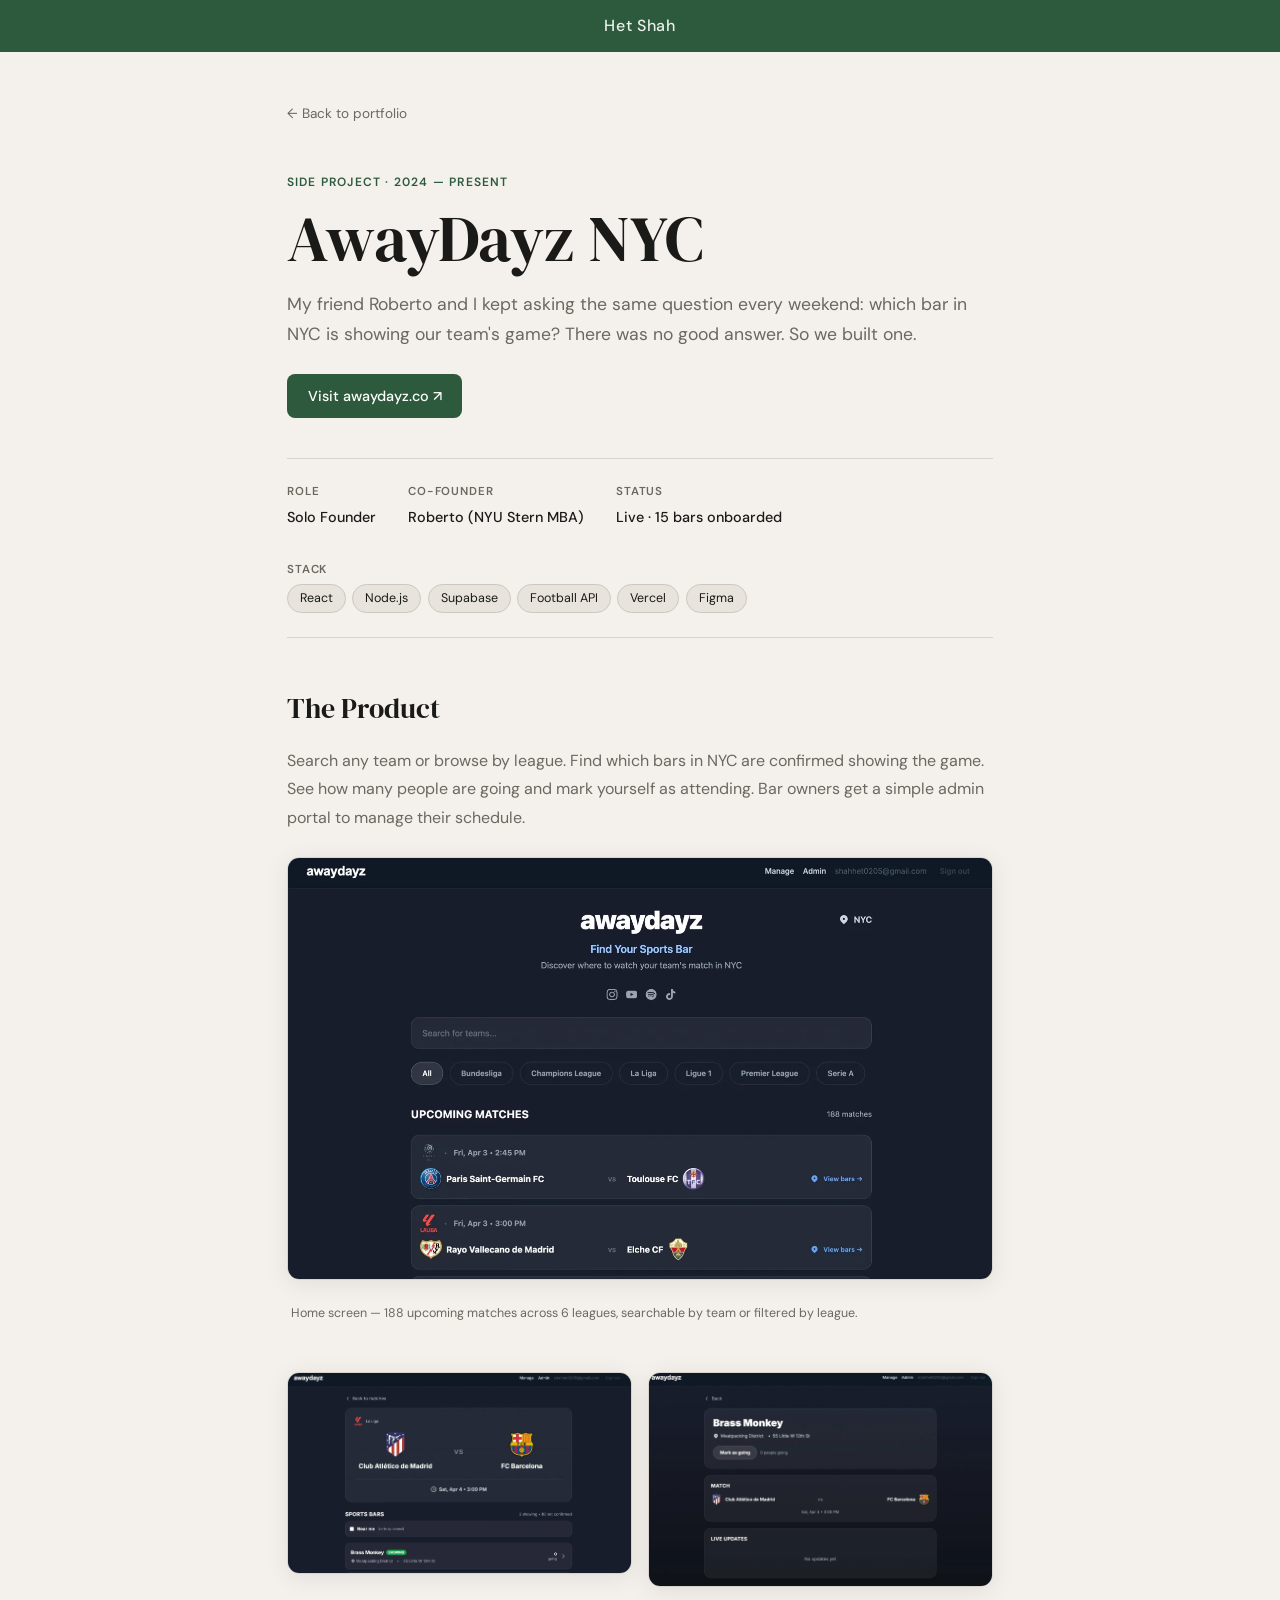
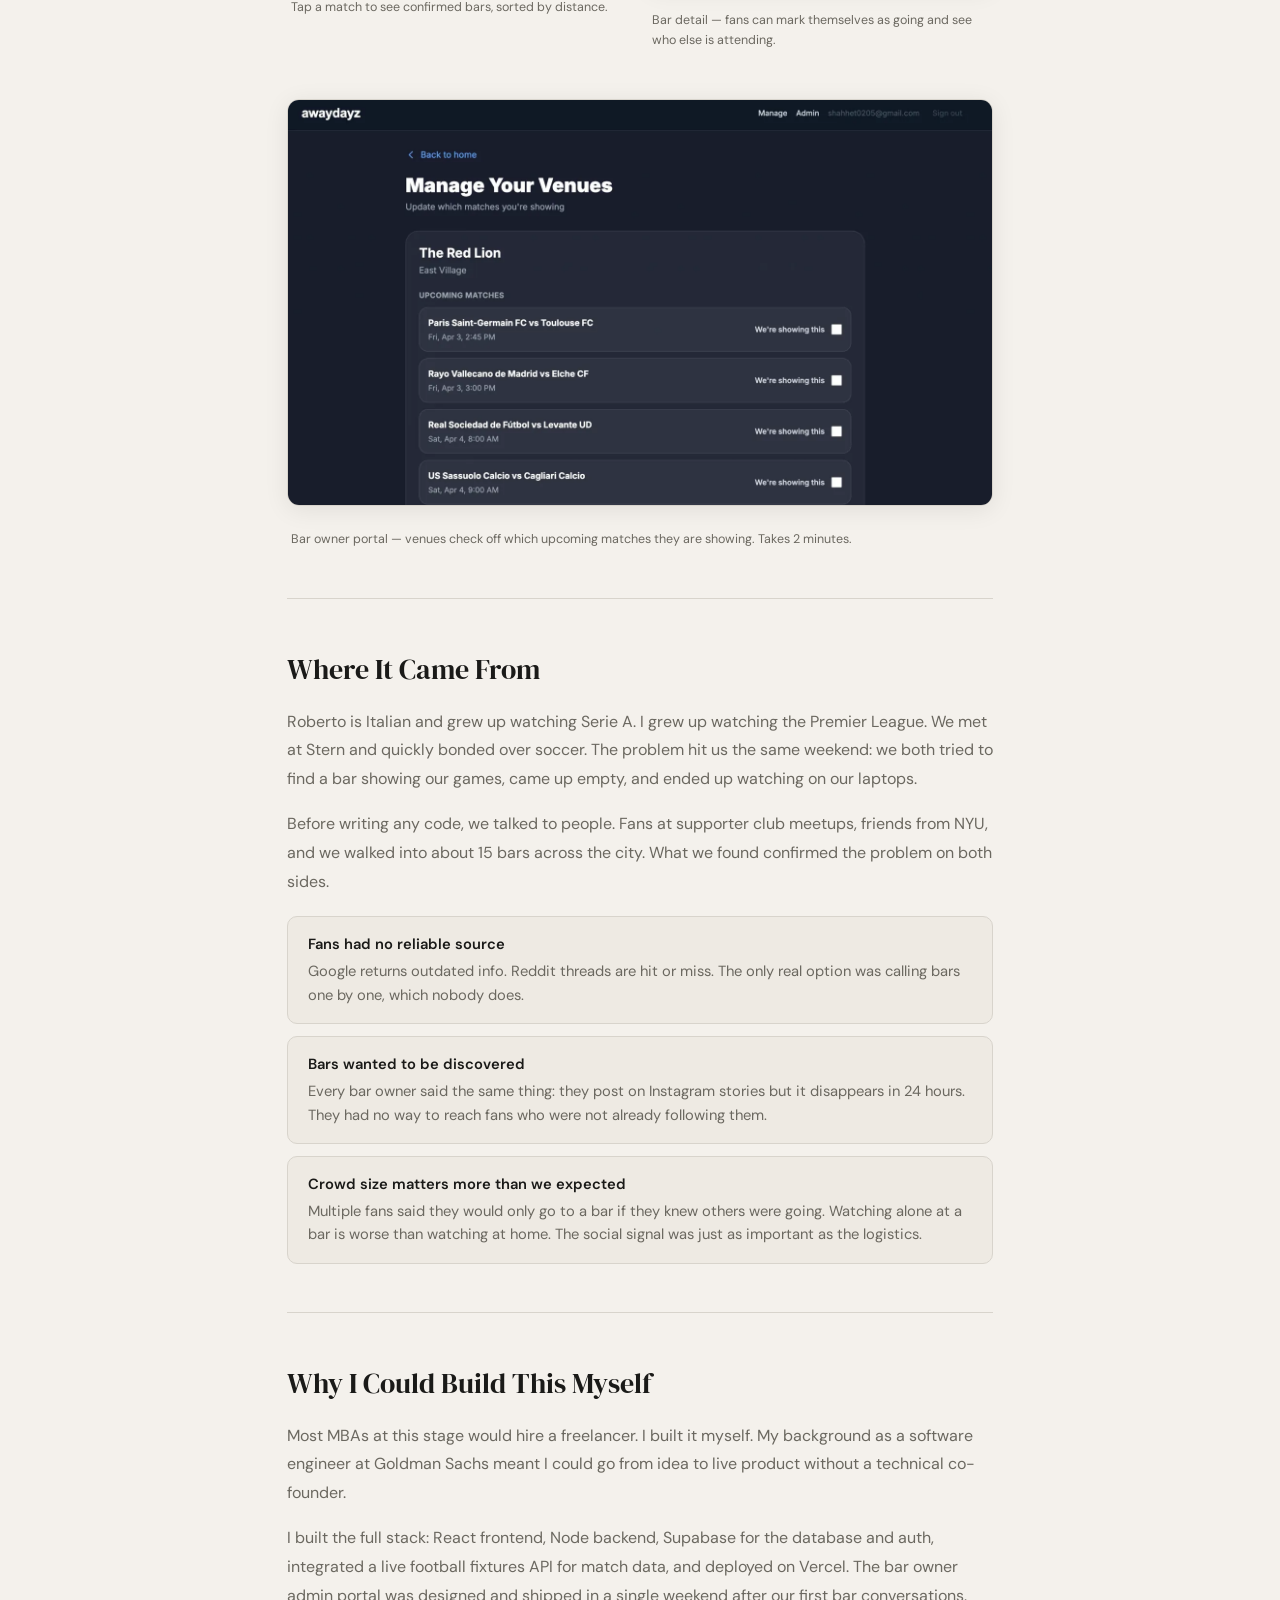
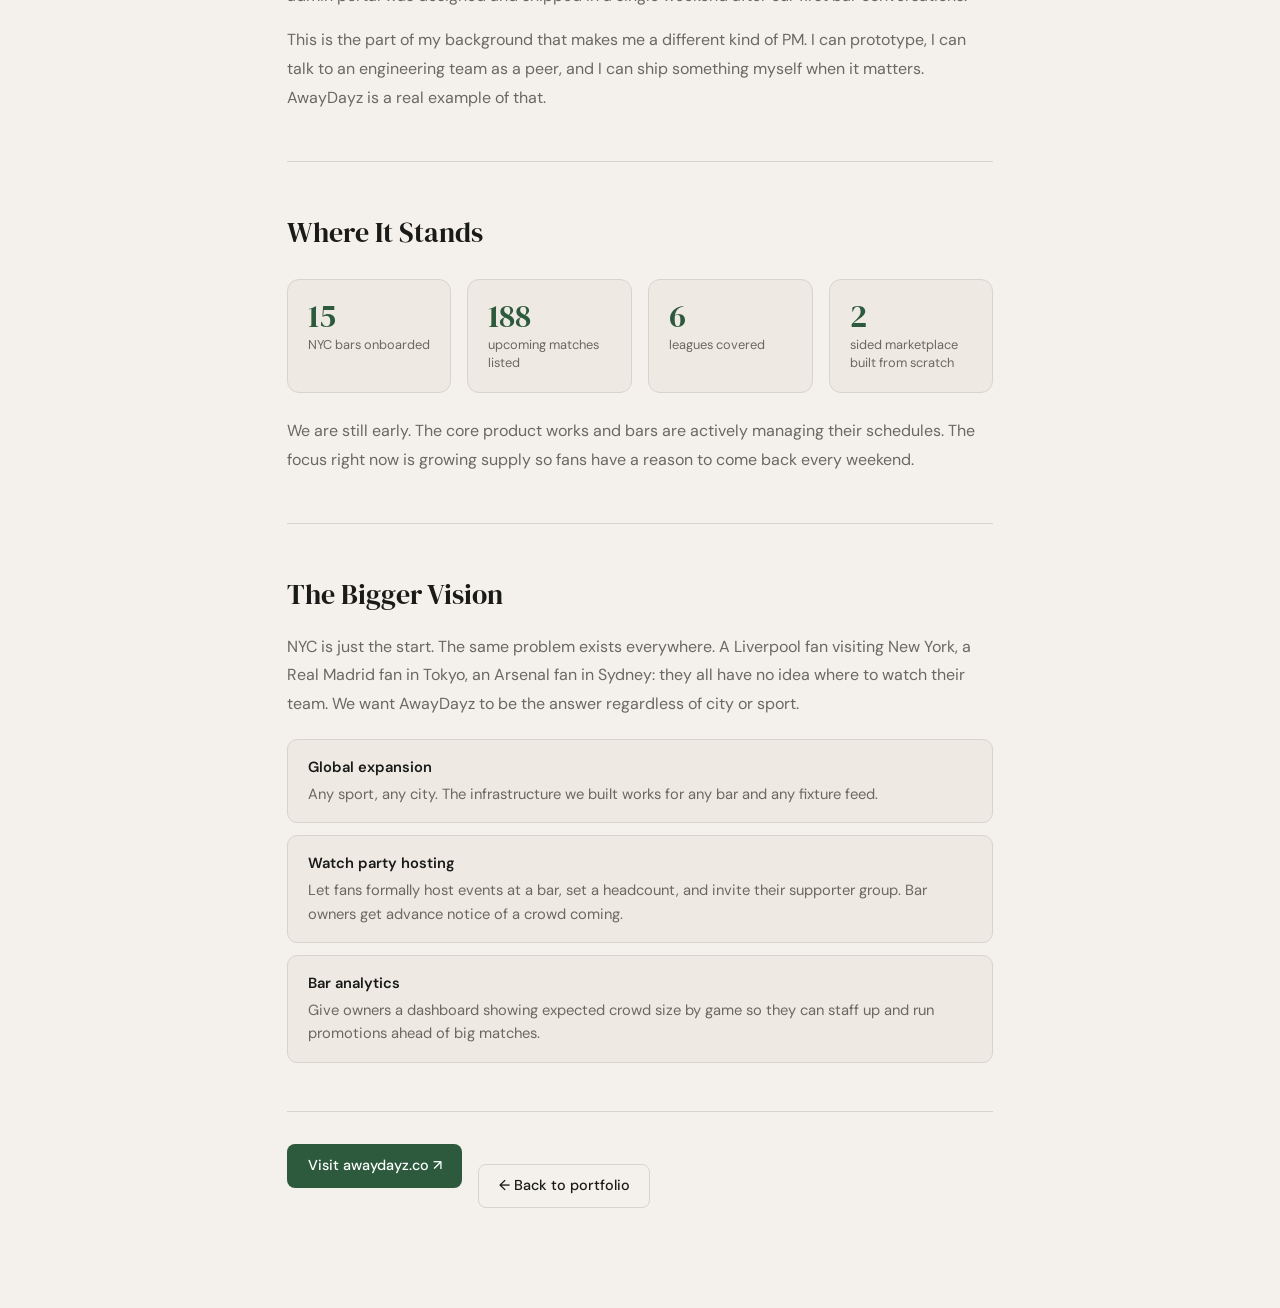
==== awaydays.html @ 71046a40 "fix awaydays visibility" ====
<!DOCTYPE html>
<html lang="en">
<head>
  <meta charset="UTF-8" />
  <meta name="viewport" content="width=device-width, initial-scale=1.0" />
  <title>AwayDayz — Het Shah</title>
  <link rel="preconnect" href="https://fonts.googleapis.com" />
  <link rel="preconnect" href="https://fonts.gstatic.com" crossorigin />
  <link href="https://fonts.googleapis.com/css2?family=DM+Serif+Display:ital@0;1&family=DM+Sans:wght@300;400;500;600&display=swap" rel="stylesheet" />
  <link rel="stylesheet" href="css/style.css" />
  <style>
    .cs-wrap { max-width: 860px; margin: 0 auto; padding: 100px 6vw 80px; }
    .cs-back { display: inline-flex; align-items: center; gap: 0.4rem; font-size: 0.85rem; color: var(--text-muted); text-decoration: none; margin-bottom: 3rem; transition: color 0.2s; }
    .cs-back:hover { color: var(--accent); }
    .cs-eyebrow { font-size: 0.75rem; font-weight: 600; text-transform: uppercase; letter-spacing: 0.1em; color: var(--accent); margin-bottom: 0.75rem; }
    .cs-title { font-family: 'DM Serif Display', serif; font-size: clamp(2.5rem, 6vw, 4rem); font-weight: 400; line-height: 1.1; margin-bottom: 1rem; color: var(--text); }
    .cs-subtitle { font-size: 1.1rem; color: var(--text-muted); line-height: 1.7; max-width: 680px; margin-bottom: 1.5rem; }
    .cs-live { display: inline-flex; align-items: center; gap: 0.5rem; background: var(--accent); color: #fff; padding: 0.65rem 1.3rem; border-radius: 8px; font-size: 0.9rem; font-weight: 500; text-decoration: none; font-family: 'DM Sans', sans-serif; transition: background 0.2s; margin-bottom: 2.5rem; }
    .cs-live:hover { background: var(--accent-light); }
    .cs-meta { display: flex; flex-wrap: wrap; gap: 2rem; padding: 1.5rem 0; border-top: 1px solid var(--border); border-bottom: 1px solid var(--border); margin-bottom: 3rem; }
    .cs-meta-label { font-size: 0.72rem; font-weight: 600; text-transform: uppercase; letter-spacing: 0.08em; color: var(--text-muted); margin-bottom: 0.3rem; }
    .cs-meta-value { font-size: 0.9rem; color: var(--text); font-weight: 500; }
    .cs-tools { display: flex; flex-wrap: wrap; gap: 0.4rem; }
    .cs-tool { background: var(--tag-bg); border: 1px solid var(--tag-border); border-radius: 20px; padding: 0.2rem 0.75rem; font-size: 0.78rem; color: var(--text); }
    .cs-section { margin-bottom: 3rem; }
    .cs-section-title { font-family: 'DM Serif Display', serif; font-size: 1.75rem; font-weight: 400; margin-bottom: 1rem; color: var(--text); }
    .cs-text { font-size: 1rem; color: var(--text-muted); line-height: 1.8; margin-bottom: 1rem; }
    .cs-screenshot-wrap { margin: 1.5rem 0; border-radius: 12px; overflow: hidden; border: 1px solid var(--border); box-shadow: 0 4px 24px rgba(0,0,0,0.08); }
    .cs-screenshot-wrap img { width: 100%; height: auto; display: block; }
    .cs-screenshot-caption { font-size: 0.78rem; color: var(--text-muted); margin-top: 0.5rem; padding-left: 0.25rem; margin-bottom: 1.5rem; }
    .cs-screenshots-2col { display: grid; grid-template-columns: 1fr 1fr; gap: 1rem; margin: 1.5rem 0; }
    .cs-stats { display: grid; grid-template-columns: repeat(4, 1fr); gap: 1rem; margin: 1.5rem 0; }
    .cs-stat { background: var(--bg-card); border: 1px solid var(--border); border-radius: 12px; padding: 1.25rem; }
    .cs-stat-num { font-family: 'DM Serif Display', serif; font-size: 2rem; color: var(--accent); line-height: 1; margin-bottom: 0.3rem; }
    .cs-stat-label { font-size: 0.8rem; color: var(--text-muted); line-height: 1.4; }
    .cs-learnings { display: flex; flex-direction: column; gap: 0.75rem; margin: 1.25rem 0; }
    .cs-learning { background: var(--bg-card); border: 1px solid var(--border); border-radius: 10px; padding: 1rem 1.25rem; font-size: 0.92rem; color: var(--text-muted); line-height: 1.6; }
    .cs-learning strong { color: var(--text); font-weight: 600; display: block; margin-bottom: 0.2rem; }
    .cs-divider { height: 1px; background: var(--border); margin: 3rem 0; }
    .cs-cta { display: flex; gap: 1rem; align-items: center; flex-wrap: wrap; padding-top: 2rem; border-top: 1px solid var(--border); }
    @media (max-width: 768px) { .cs-screenshots-2col { grid-template-columns: 1fr; } .cs-stats { grid-template-columns: 1fr 1fr; } }
  </style>
</head>
<body>

  <nav><span class="nav-name">Het Shah</span></nav>

  <div class="cs-wrap">

    <a href="index.html" class="cs-back">← Back to portfolio</a>

    <div class="cs-hero fade-in">
      <div class="cs-eyebrow">Side Project · 2024 — Present</div>
      <h1 class="cs-title">AwayDayz NYC</h1>
      <p class="cs-subtitle">My friend Roberto and I kept asking the same question every weekend: which bar in NYC is showing our team's game? There was no good answer. So we built one.</p>
      <a href="https://www.awaydayz.co" target="_blank" class="cs-live">Visit awaydayz.co ↗</a>
    </div>

    <div class="cs-meta fade-in">
      <div>
        <div class="cs-meta-label">Role</div>
        <div class="cs-meta-value">Solo Founder</div>
      </div>
      <div>
        <div class="cs-meta-label">Co-founder</div>
        <div class="cs-meta-value">Roberto (NYU Stern MBA)</div>
      </div>
      <div>
        <div class="cs-meta-label">Status</div>
        <div class="cs-meta-value">Live · 15 bars onboarded</div>
      </div>
      <div>
        <div class="cs-meta-label">Stack</div>
        <div class="cs-tools">
          <span class="cs-tool">React</span>
          <span class="cs-tool">Node.js</span>
          <span class="cs-tool">Supabase</span>
          <span class="cs-tool">Football API</span>
          <span class="cs-tool">Vercel</span>
          <span class="cs-tool">Figma</span>
        </div>
      </div>
    </div>

    <div class="cs-section fade-in">
      <h2 class="cs-section-title">The Product</h2>
      <p class="cs-text">Search any team or browse by league. Find which bars in NYC are confirmed showing the game. See how many people are going and mark yourself as attending. Bar owners get a simple admin portal to manage their schedule.</p>

      <div class="cs-screenshot-wrap">
        <img src="case-studies/awaydays/screen1.png" alt="AwayDayz home screen" />
      </div>
      <p class="cs-screenshot-caption">Home screen — 188 upcoming matches across 6 leagues, searchable by team or filtered by league.</p>

      <div class="cs-screenshots-2col">
        <div>
          <div class="cs-screenshot-wrap">
            <img src="case-studies/awaydays/screen2.png" alt="Bar finder for a specific match" />
          </div>
          <p class="cs-screenshot-caption">Tap a match to see confirmed bars, sorted by distance.</p>
        </div>
        <div>
          <div class="cs-screenshot-wrap">
            <img src="case-studies/awaydays/screen3.png" alt="Bar detail page" />
          </div>
          <p class="cs-screenshot-caption">Bar detail — fans can mark themselves as going and see who else is attending.</p>
        </div>
      </div>

      <div class="cs-screenshot-wrap">
        <img src="case-studies/awaydays/screen4.png" alt="Bar owner admin portal" />
      </div>
      <p class="cs-screenshot-caption">Bar owner portal — venues check off which upcoming matches they are showing. Takes 2 minutes.</p>
    </div>

    <div class="cs-divider"></div>

    <div class="cs-section fade-in">
      <h2 class="cs-section-title">Where It Came From</h2>
      <p class="cs-text">Roberto is Italian and grew up watching Serie A. I grew up watching the Premier League. We met at Stern and quickly bonded over soccer. The problem hit us the same weekend: we both tried to find a bar showing our games, came up empty, and ended up watching on our laptops.</p>
      <p class="cs-text">Before writing any code, we talked to people. Fans at supporter club meetups, friends from NYU, and we walked into about 15 bars across the city. What we found confirmed the problem on both sides.</p>

      <div class="cs-learnings">
        <div class="cs-learning">
          <strong>Fans had no reliable source</strong>
          Google returns outdated info. Reddit threads are hit or miss. The only real option was calling bars one by one, which nobody does.
        </div>
        <div class="cs-learning">
          <strong>Bars wanted to be discovered</strong>
          Every bar owner said the same thing: they post on Instagram stories but it disappears in 24 hours. They had no way to reach fans who were not already following them.
        </div>
        <div class="cs-learning">
          <strong>Crowd size matters more than we expected</strong>
          Multiple fans said they would only go to a bar if they knew others were going. Watching alone at a bar is worse than watching at home. The social signal was just as important as the logistics.
        </div>
      </div>
    </div>

    <div class="cs-divider"></div>

    <div class="cs-section fade-in">
      <h2 class="cs-section-title">Why I Could Build This Myself</h2>
      <p class="cs-text">Most MBAs at this stage would hire a freelancer. I built it myself. My background as a software engineer at Goldman Sachs meant I could go from idea to live product without a technical co-founder.</p>
      <p class="cs-text">I built the full stack: React frontend, Node backend, Supabase for the database and auth, integrated a live football fixtures API for match data, and deployed on Vercel. The bar owner admin portal was designed and shipped in a single weekend after our first bar conversations.</p>
      <p class="cs-text">This is the part of my background that makes me a different kind of PM. I can prototype, I can talk to an engineering team as a peer, and I can ship something myself when it matters. AwayDayz is a real example of that.</p>
    </div>

    <div class="cs-divider"></div>

    <div class="cs-section fade-in">
      <h2 class="cs-section-title">Where It Stands</h2>
      <div class="cs-stats">
        <div class="cs-stat">
          <div class="cs-stat-num">15</div>
          <div class="cs-stat-label">NYC bars onboarded</div>
        </div>
        <div class="cs-stat">
          <div class="cs-stat-num">188</div>
          <div class="cs-stat-label">upcoming matches listed</div>
        </div>
        <div class="cs-stat">
          <div class="cs-stat-num">6</div>
          <div class="cs-stat-label">leagues covered</div>
        </div>
        <div class="cs-stat">
          <div class="cs-stat-num">2</div>
          <div class="cs-stat-label">sided marketplace built from scratch</div>
        </div>
      </div>
      <p class="cs-text">We are still early. The core product works and bars are actively managing their schedules. The focus right now is growing supply so fans have a reason to come back every weekend.</p>
    </div>

    <div class="cs-divider"></div>

    <div class="cs-section fade-in">
      <h2 class="cs-section-title">The Bigger Vision</h2>
      <p class="cs-text">NYC is just the start. The same problem exists everywhere. A Liverpool fan visiting New York, a Real Madrid fan in Tokyo, an Arsenal fan in Sydney: they all have no idea where to watch their team. We want AwayDayz to be the answer regardless of city or sport.</p>
      <div class="cs-learnings">
        <div class="cs-learning">
          <strong>Global expansion</strong>
          Any sport, any city. The infrastructure we built works for any bar and any fixture feed.
        </div>
        <div class="cs-learning">
          <strong>Watch party hosting</strong>
          Let fans formally host events at a bar, set a headcount, and invite their supporter group. Bar owners get advance notice of a crowd coming.
        </div>
        <div class="cs-learning">
          <strong>Bar analytics</strong>
          Give owners a dashboard showing expected crowd size by game so they can staff up and run promotions ahead of big matches.
        </div>
      </div>
    </div>

    <div class="cs-cta fade-in">
      <a href="https://www.awaydayz.co" target="_blank" class="cs-live">Visit awaydayz.co ↗</a>
      <a href="index.html" class="btn">← Back to portfolio</a>
    </div>

  </div>

  <script>
    document.querySelectorAll('.fade-in').forEach(el => el.classList.add('visible'));
  </script>
</body>
</html>
---- css/style.css ----
/* ─────────────────────────────────────────
   CSS VARIABLES — change colors/fonts here
───────────────────────────────────────── */
:root {
  --bg: #f4f1ec;
  --bg-card: #eeeae3;
  --text: #1a1a18;
  --text-muted: #6b6860;
  --accent: #2d5a3d;
  --accent-light: #4a8c61;
  --accent-warm: #c17f3a;
  --border: #d8d4cc;
  --tag-bg: #e8e4dd;
  --tag-border: #ccc8c0;
  --radius: 14px;
  --radius-sm: 8px;
}

/* ─────────────────────────────────────────
   RESET & BASE
───────────────────────────────────────── */
*, *::before, *::after { box-sizing: border-box; margin: 0; padding: 0; }
html { scroll-behavior: smooth; }
body {
  font-family: 'DM Sans', sans-serif;
  background: var(--bg);
  color: var(--text);
  font-size: 16px;
  line-height: 1.6;
  overflow-x: hidden;
}

/* ─────────────────────────────────────────
   NAV
───────────────────────────────────────── */
nav {
  position: fixed;
  top: 0; left: 0; right: 0;
  z-index: 100;
  background: var(--accent);
  display: flex;
  align-items: center;
  justify-content: center;
  height: 52px;
}
.nav-name {
  font-weight: 500;
  font-size: 1rem;
  color: #e8f0ea;
  letter-spacing: 0.04em;
}

/* ─────────────────────────────────────────
   HERO
───────────────────────────────────────── */
.hero {
  min-height: 70vh;
  padding: 140px 6vw 80px;
  display: grid;
  grid-template-columns: 1fr 1fr;
  align-items: start;
  gap: 4rem;
  max-width: 1200px;
  margin: 0 auto;
}
.hero-name {
  font-family: 'DM Serif Display', serif;
  font-size: clamp(3rem, 7vw, 5.5rem);
  color: var(--accent);
  line-height: 1.05;
  margin-bottom: 0.6rem;
}
.hero-tagline {
  font-size: 1.1rem;
  color: var(--text-muted);
  font-weight: 400;
  margin-bottom: 1.4rem;
  letter-spacing: 0.01em;
}
.hero-bio {
  font-size: 1.05rem;
  color: var(--text);
  max-width: 480px;
  line-height: 1.75;
  margin-bottom: 2rem;
}
.hero-bio em { font-style: normal; color: var(--accent); font-weight: 500; }
.hero-bio .warm { color: var(--accent-warm); font-weight: 500; font-style: normal; }

.hero-stats {
  display: flex;
  flex-direction: column;
  gap: 0;
  width: 100%;
  padding-left: 4rem;
  border-left: 1px solid var(--border);
}
.hero-stat {
  padding: 1.75rem 0;
}
.hero-stat-num {
  font-family: 'DM Serif Display', serif;
  font-size: clamp(2.5rem, 5vw, 3.5rem);
  color: var(--accent);
  line-height: 1;
  margin-bottom: 0.4rem;
}
.hero-stat-label {
  font-size: 0.88rem;
  color: var(--text-muted);
  line-height: 1.4;
  max-width: 260px;
}
.hero-stat-divider {
  height: 1px;
  background: var(--border);
  width: 100%;
}
.hero-stat-company {
  font-size: 0.75rem;
  font-weight: 600;
  text-transform: uppercase; 
  letter-spacing: 0.08em;
  color: var(--accent);
  margin-bottom: 0.3rem;
  display: flex;
  align-items: center;
  gap: 0.4rem;
}
.stat-logo {
  height: 28px;
  width: auto;
  max-width: 80px;
  object-fit: contain;
}

/* ─────────────────────────────────────────
   BUTTONS
───────────────────────────────────────── */
.cta-row { display: flex; gap: 0.75rem; flex-wrap: wrap; }
.btn {
  display: inline-flex;
  align-items: center;
  gap: 0.4rem;
  padding: 0.6rem 1.2rem;
  border-radius: var(--radius-sm);
  font-size: 0.9rem;
  font-weight: 500;
  text-decoration: none;
  border: 1.5px solid var(--border);
  background: var(--bg);
  color: var(--text);
  transition: all 0.2s;
  cursor: pointer;
  font-family: 'DM Sans', sans-serif;
}
.btn:hover { background: var(--accent); color: #fff; border-color: var(--accent); }
.btn svg { width: 15px; height: 15px; flex-shrink: 0; }

/* ─────────────────────────────────────────
   TICKER
───────────────────────────────────────── */
.ticker-wrap {
  overflow: hidden;
  padding: 1.75rem 0;
  border-top: 1px solid var(--border);
  border-bottom: 1px solid var(--border);
}
.ticker-track {
  display: flex;
  align-items: center;
  gap: 4rem;
  animation: ticker 30s linear infinite;
  width: max-content;
}
.ticker-track:hover { animation-play-state: paused; }
.ticker-item {
  display: flex;
  align-items: center;
  flex-shrink: 0;
  opacity: 0.75;
  transition: opacity 0.2s;
}
.ticker-item:hover { opacity: 1; }
.ticker-logo {
  height: 52px;
  width: auto;
  max-width: 160px;
  object-fit: contain;
  display: block;
  filter: none;
} 
.ticker-text {
  font-family: 'DM Serif Display', serif;
  font-size: 1.1rem;
  color: var(--text-muted);
  letter-spacing: 0.02em;
}
@keyframes ticker {
  0% { transform: translateX(0); }
  100% { transform: translateX(-50%); }
}

/* ─────────────────────────────────────────
   SECTIONS
───────────────────────────────────────── */
section {
  max-width: 1100px;
  margin: 0 auto;
  padding: 2rem 6vw;
}
.section-label {
  font-family: 'DM Serif Display', serif;
  font-size: clamp(2rem, 4vw, 2.8rem);
  color: var(--text);
  margin-bottom: 1.5rem;
  font-weight: 400;
}
.section-divider {
  height: 1px;
  background: var(--border);
  margin-bottom: 2.5rem;
}

/* ─────────────────────────────────────────
   TAGS
───────────────────────────────────────── */
.tags { display: flex; flex-wrap: wrap; gap: 0.3rem; margin-bottom: 0.5rem; }
.tag {
  background: var(--tag-bg);
  border: 1px solid var(--tag-border);
  border-radius: 20px;
  padding: 0.2rem 0.7rem;
  font-size: 0.78rem;
  color: var(--text);
}
.year-badge {
  display: inline-flex;
  align-items: center;
  gap: 0.35rem;
  font-size: 0.8rem;
  background: var(--bg);
  border: 1px solid var(--border);
  border-radius: 6px;
  padding: 0.25rem 0.6rem;
  color: var(--text-muted);
  margin-bottom: 0.75rem;
}

/* ─────────────────────────────────────────
   WORK CARDS
───────────────────────────────────────── */
.work-grid { display: grid; grid-template-columns: 1fr 1fr; gap: 1.25rem; }
.work-card {
  display: flex;
  flex-direction: column;
  gap: 0.5rem;
  background: var(--bg-card);
  border: 1px solid var(--border);
  border-radius: var(--radius);
  padding: 1.25rem;
  transition: box-shadow 0.2s;
}
.work-card:hover { box-shadow: 0 4px 24px rgba(0,0,0,0.07); }
.work-card-title {
  font-family: 'DM Serif Display', serif;
  font-size: 1.3rem;
  font-weight: 400;
  margin-bottom: 0.2rem;
}
.work-card-company {
  font-size: 0.85rem;
  color: var(--text-muted);
  margin-bottom: 0.75rem;
  font-weight: 500;
  text-transform: uppercase;
  letter-spacing: 0.06em;
}
.work-card-desc {
  font-size: 0.88rem;
  color: var(--text-muted);
  line-height: 1.65;
  margin-bottom: 1rem;
}
.work-card-right {
  background: var(--bg);
  border: 1px solid var(--border);
  border-radius: 10px;
  display: flex;
  align-items: center;
  justify-content: center;
  min-height: 160px;
  overflow: hidden;
}

/* Impact stats */
.impact-block { display: flex; flex-direction: column; gap: 1rem; padding: 1.5rem; width: 100%; }
.impact-num {
  font-family: 'DM Serif Display', serif;
  font-size: 2rem;
  color: var(--accent);
  line-height: 1;
}
.impact-label { font-size: 0.8rem; color: var(--text-muted); }

/* Project visual placeholder */
.project-visual {
  width: 100%;
  height: 100%;
  display: flex;
  align-items: center;
  justify-content: center;
  font-size: 3.5rem;
  background: linear-gradient(135deg, #e8f0ea 0%, #d4e8da 100%);
  min-height: 180px;
  border-radius: 10px;
}

/* Read more button */
.expand-btn {
  background: none;
  border: none;
  cursor: pointer;
  font-size: 0.85rem;
  color: var(--accent);
  font-weight: 500;
  font-family: 'DM Sans', sans-serif;
  padding: 0;
  display: flex;
  align-items: center;
  gap: 0.3rem;
  margin-top: 0.5rem;
  transition: gap 0.2s;
}
.expand-btn:hover { gap: 0.6rem; }
.expand-content {
  display: none;
  margin-top: 1rem;
  padding-top: 1rem;
  border-top: 1px solid var(--border);
  font-size: 0.92rem;
  color: var(--text-muted);
  line-height: 1.7;
}
.expand-content.open { display: block; }
.expand-content ul { padding-left: 1.2rem; margin-top: 0.5rem; }
.expand-content ul li { margin-bottom: 0.4rem; }

/* View detail button */
.detail-btn {
  display: inline-flex;
  align-items: center;
  gap: 0.4rem;
  margin-top: 0.75rem;
  padding: 0.5rem 1rem;
  border-radius: var(--radius-sm);
  background: var(--accent);
  color: #fff;
  font-size: 0.85rem;
  font-weight: 500;
  cursor: pointer;
  border: none;
  font-family: 'DM Sans', sans-serif;
  transition: background 0.2s;
}
.detail-btn:hover { background: var(--accent-light); }

/* ─────────────────────────────────────────
   CONSULTING GRID
───────────────────────────────────────── */
.consulting-grid {
  display: grid;
  grid-template-columns: repeat(auto-fit, minmax(280px, 1fr));
  gap: 1rem;
}
.consulting-card {
  background: var(--bg-card);
  border: 1px solid var(--border);
  border-radius: var(--radius);
  padding: 1.5rem;
  transition: box-shadow 0.2s;
  cursor: pointer;
}
.consulting-card:hover { box-shadow: 0 4px 20px rgba(0,0,0,0.07); }
.consulting-label {
  font-size: 0.75rem;
  text-transform: uppercase;
  letter-spacing: 0.06em;
  color: var(--text-muted);
  margin-bottom: 0.4rem;
}
.consulting-title { font-weight: 600; font-size: 1rem; margin-bottom: 0.5rem; }
.consulting-desc { font-size: 0.88rem; color: var(--text-muted); line-height: 1.55; margin-bottom: 0.75rem; }

/* ─────────────────────────────────────────
   SKILLS
───────────────────────────────────────── */
.skills-grid {
  display: grid;
  grid-template-columns: repeat(auto-fit, minmax(220px, 1fr));
  gap: 1rem;
}
.skill-card {
  background: var(--bg-card);
  border: 1px solid var(--border);
  border-radius: 12px;
  padding: 1.4rem;
}
.skill-card-title {
  font-size: 0.85rem;
  font-weight: 600;
  color: var(--text);
  margin-bottom: 0.85rem;
  letter-spacing: 0.02em;
}

/* ─────────────────────────────────────────
   ABOUT
───────────────────────────────────────── */
.about-text {
  font-size: 1.15rem;
  line-height: 1.85;
  max-width: 680px;
  color: var(--text);
}
.about-text em { font-style: normal; color: var(--accent); font-weight: 500; }
.about-text .warm { font-style: normal; color: var(--accent-warm); font-weight: 500; }

/* ─────────────────────────────────────────
   JOURNEY
───────────────────────────────────────── */
.journey-grid { display: flex; flex-direction: column; gap: 1rem; }
.journey-card {
  background: var(--bg-card);
  border: 1px solid var(--border);
  border-radius: var(--radius);
  padding: 1.6rem 2rem;
  display: grid;
  grid-template-columns: 56px 1fr auto;
  gap: 1.2rem;
  align-items: start;
  cursor: pointer;
  transition: box-shadow 0.2s;
}
.journey-card:hover { box-shadow: 0 4px 20px rgba(0,0,0,0.07); }
.journey-logo {
  width: 44px;
  height: 44px;
  border-radius: 8px;
  background: var(--bg);
  border: 1px solid var(--border);
  display: flex;
  align-items: center;
  justify-content: center;
  font-size: 1rem;
  font-weight: 700;
  color: var(--accent);
  font-family: 'DM Serif Display', serif;
  flex-shrink: 0;
}
.journey-role { font-size: 1.05rem; font-weight: 600; margin-bottom: 0.1rem; }
.journey-org { font-size: 0.85rem; color: var(--text-muted); margin-bottom: 0.6rem; }
.journey-desc { font-size: 0.9rem; color: var(--text-muted); line-height: 1.6; margin-bottom: 0.6rem; }
.journey-year {
  display: inline-flex;
  align-items: center;
  gap: 0.35rem;
  font-size: 0.78rem;
  background: var(--bg);
  border: 1px solid var(--border);
  border-radius: 6px;
  padding: 0.25rem 0.6rem;
  color: var(--text-muted);
  white-space: nowrap;
  flex-shrink: 0;
  height: fit-content;
}

/* ─────────────────────────────────────────
   MODAL
───────────────────────────────────────── */
.modal-overlay {
  display: none;
  position: fixed;
  inset: 0;
  background: rgba(0,0,0,0.45);
  z-index: 200;
  align-items: center;
  justify-content: center;
  padding: 2rem;
}
.modal-overlay.open { display: flex; }
.modal {
  background: var(--bg);
  border-radius: 20px;
  max-width: 680px;
  width: 100%;
  max-height: 85vh;
  overflow-y: auto;
  padding: 2.5rem;
  position: relative;
  border: 1px solid var(--border);
}
.modal-close {
  position: absolute;
  top: 1.25rem; right: 1.25rem;
  background: var(--bg-card);
  border: 1px solid var(--border);
  border-radius: 50%;
  width: 32px; height: 32px;
  cursor: pointer;
  font-size: 0.85rem;
  display: flex; align-items: center; justify-content: center;
  color: var(--text-muted);
  transition: background 0.2s;
}
.modal-close:hover { background: var(--border); }
.modal-title {
  font-family: 'DM Serif Display', serif;
  font-size: 2rem;
  font-weight: 400;
  margin-bottom: 0.3rem;
  color: var(--text);
}
.modal-company {
  font-size: 0.85rem;
  color: var(--text-muted);
  text-transform: uppercase;
  letter-spacing: 0.06em;
  margin-bottom: 1.25rem;
}
.modal-section-title {
  font-size: 0.8rem;
  font-weight: 600;
  text-transform: uppercase;
  letter-spacing: 0.08em;
  color: var(--accent);
  margin: 1.5rem 0 0.5rem;
}
.modal-body {
  font-size: 0.95rem;
  color: var(--text-muted);
  line-height: 1.75;
}
.modal-body ul { padding-left: 1.2rem; }
.modal-body ul li { margin-bottom: 0.5rem; }
.modal-stats {
  display: grid;
  grid-template-columns: repeat(3, 1fr);
  gap: 1rem;
  margin: 1.25rem 0;
}
.modal-stat {
  background: var(--bg-card);
  border: 1px solid var(--border);
  border-radius: 10px;
  padding: 1rem;
}
.modal-stat-num {
  font-family: 'DM Serif Display', serif;
  font-size: 1.6rem;
  color: var(--accent);
  line-height: 1;
}
.modal-stat-label { font-size: 0.78rem; color: var(--text-muted); margin-top: 0.2rem; }

/* ─────────────────────────────────────────
   CTA / FOOTER
───────────────────────────────────────── */
.cta-section {
  text-align: center;
  padding: 6rem 2rem 5rem;
  border-top: 1px solid var(--border);
}
.cta-quote { font-style: italic; font-size: 0.9rem; color: var(--text-muted); margin-bottom: 4rem; }
.cta-headline {
  font-family: 'DM Serif Display', serif;
  font-size: clamp(2.5rem, 6vw, 4.5rem);
  font-weight: 400;
  margin-bottom: 0.75rem;
  color: var(--text);
}
.cta-sub { font-size: 1rem; color: var(--text-muted); margin-bottom: 2rem; }
.cta-btns { display: flex; gap: 0.75rem; justify-content: center; flex-wrap: wrap; }

/* ─────────────────────────────────────────
   ANIMATIONS
───────────────────────────────────────── */
.fade-in {
  opacity: 0;
  transform: translateY(20px);
  transition: opacity 0.6s ease, transform 0.6s ease;
}
.fade-in.visible { opacity: 1; transform: translateY(0); }

/* ─────────────────────────────────────────
   RESPONSIVE
───────────────────────────────────────── */
@media (max-width: 768px) {
  .hero { grid-template-columns: 1fr; gap: 2rem; padding: 100px 5vw 60px; }
  .work-card { grid-template-columns: 1fr; }
  .journey-card { grid-template-columns: 44px 1fr; }
  .journey-year { grid-column: 2; }
  .modal-stats { grid-template-columns: 1fr 1fr; }
}

/* ─────────────────────────────────────────
   LOGO STYLES
───────────────────────────────────────── */



/* Journey logo */
.journey-logo-wrap {
  width: 44px;
  height: 44px;
  border-radius: 8px;
  background: var(--bg);
  border: 1px solid var(--border);
  display: flex;
  align-items: center;
  justify-content: center;
  overflow: hidden;
  flex-shrink: 0;
  padding: 4px;
}
.journey-logo-img {
  width: 36px;
  height: 36px;
  object-fit: contain;
}
.logo-fallback {
  font-size: 0.85rem;
  font-weight: 700;
  color: var(--accent);
  font-family: 'DM Serif Display', serif;
  display: flex;
  align-items: center;
  justify-content: center;
  width: 100%;
  height: 100%;
}
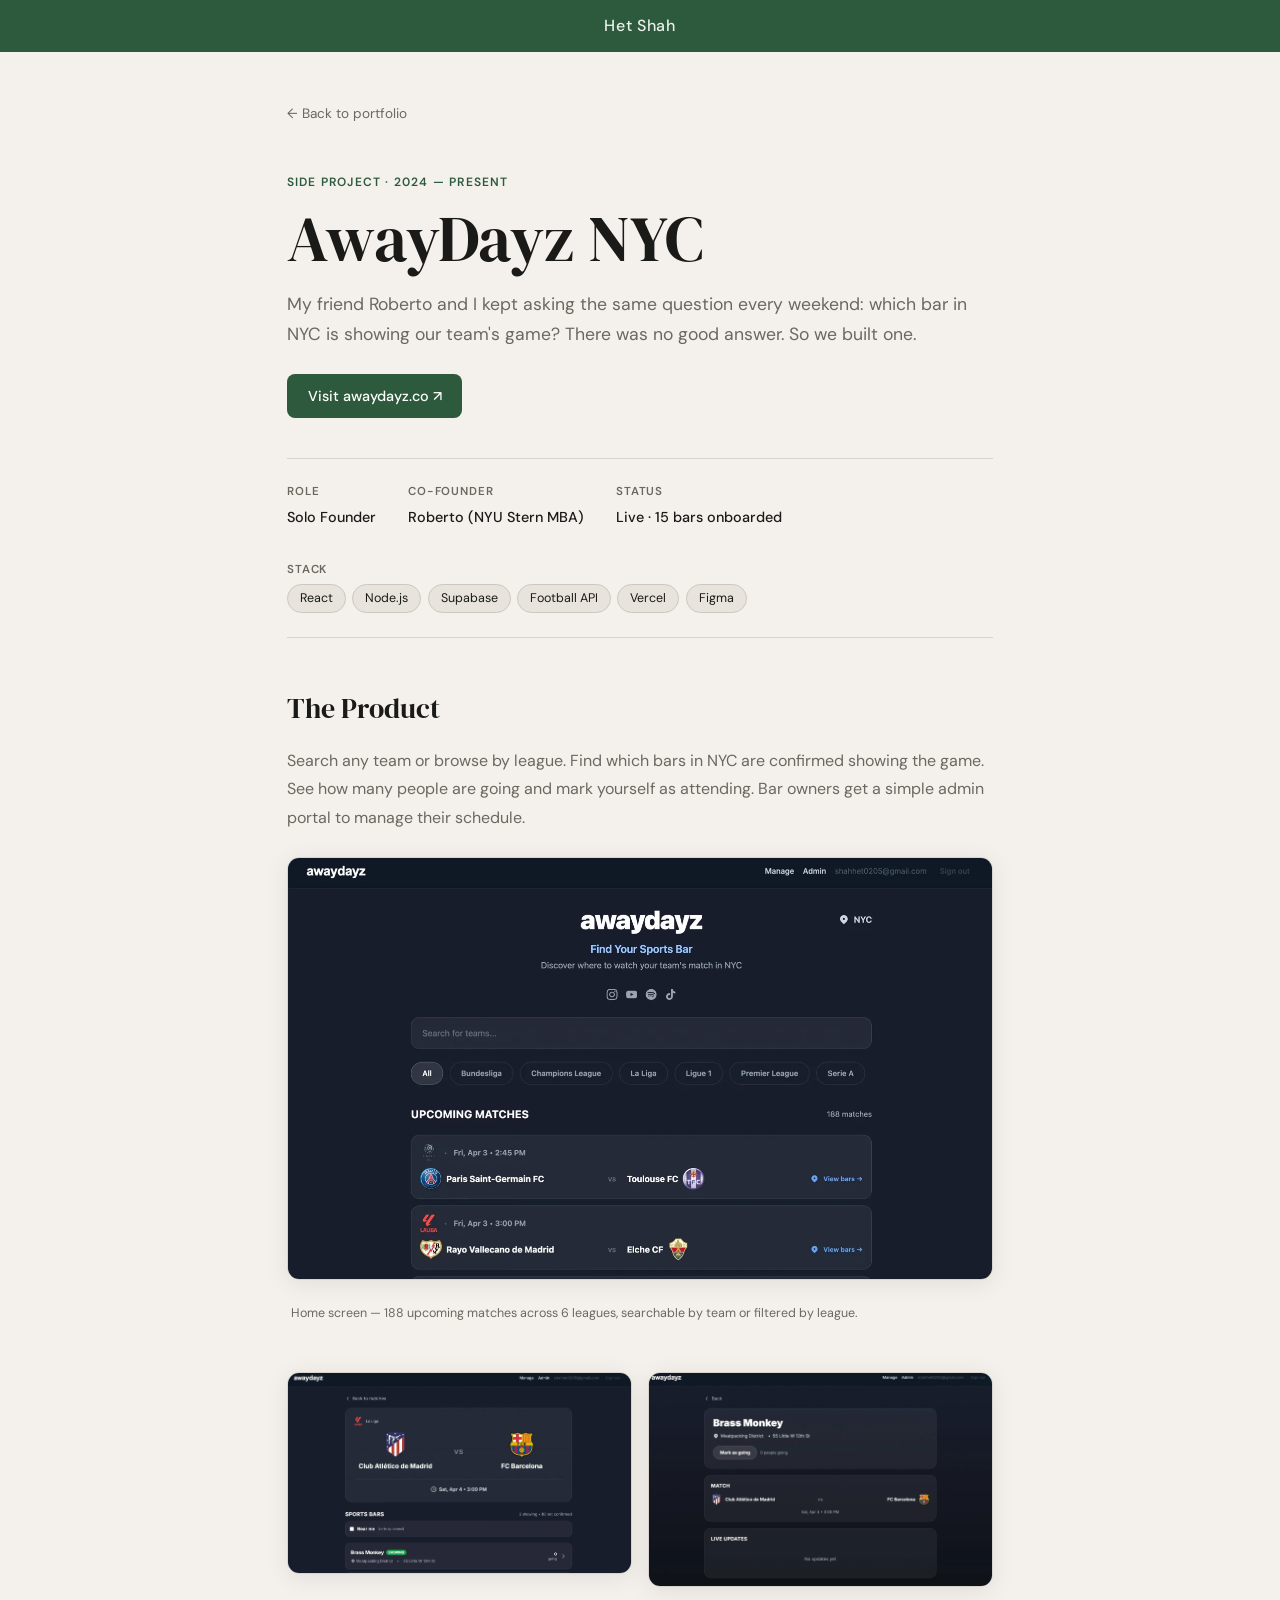
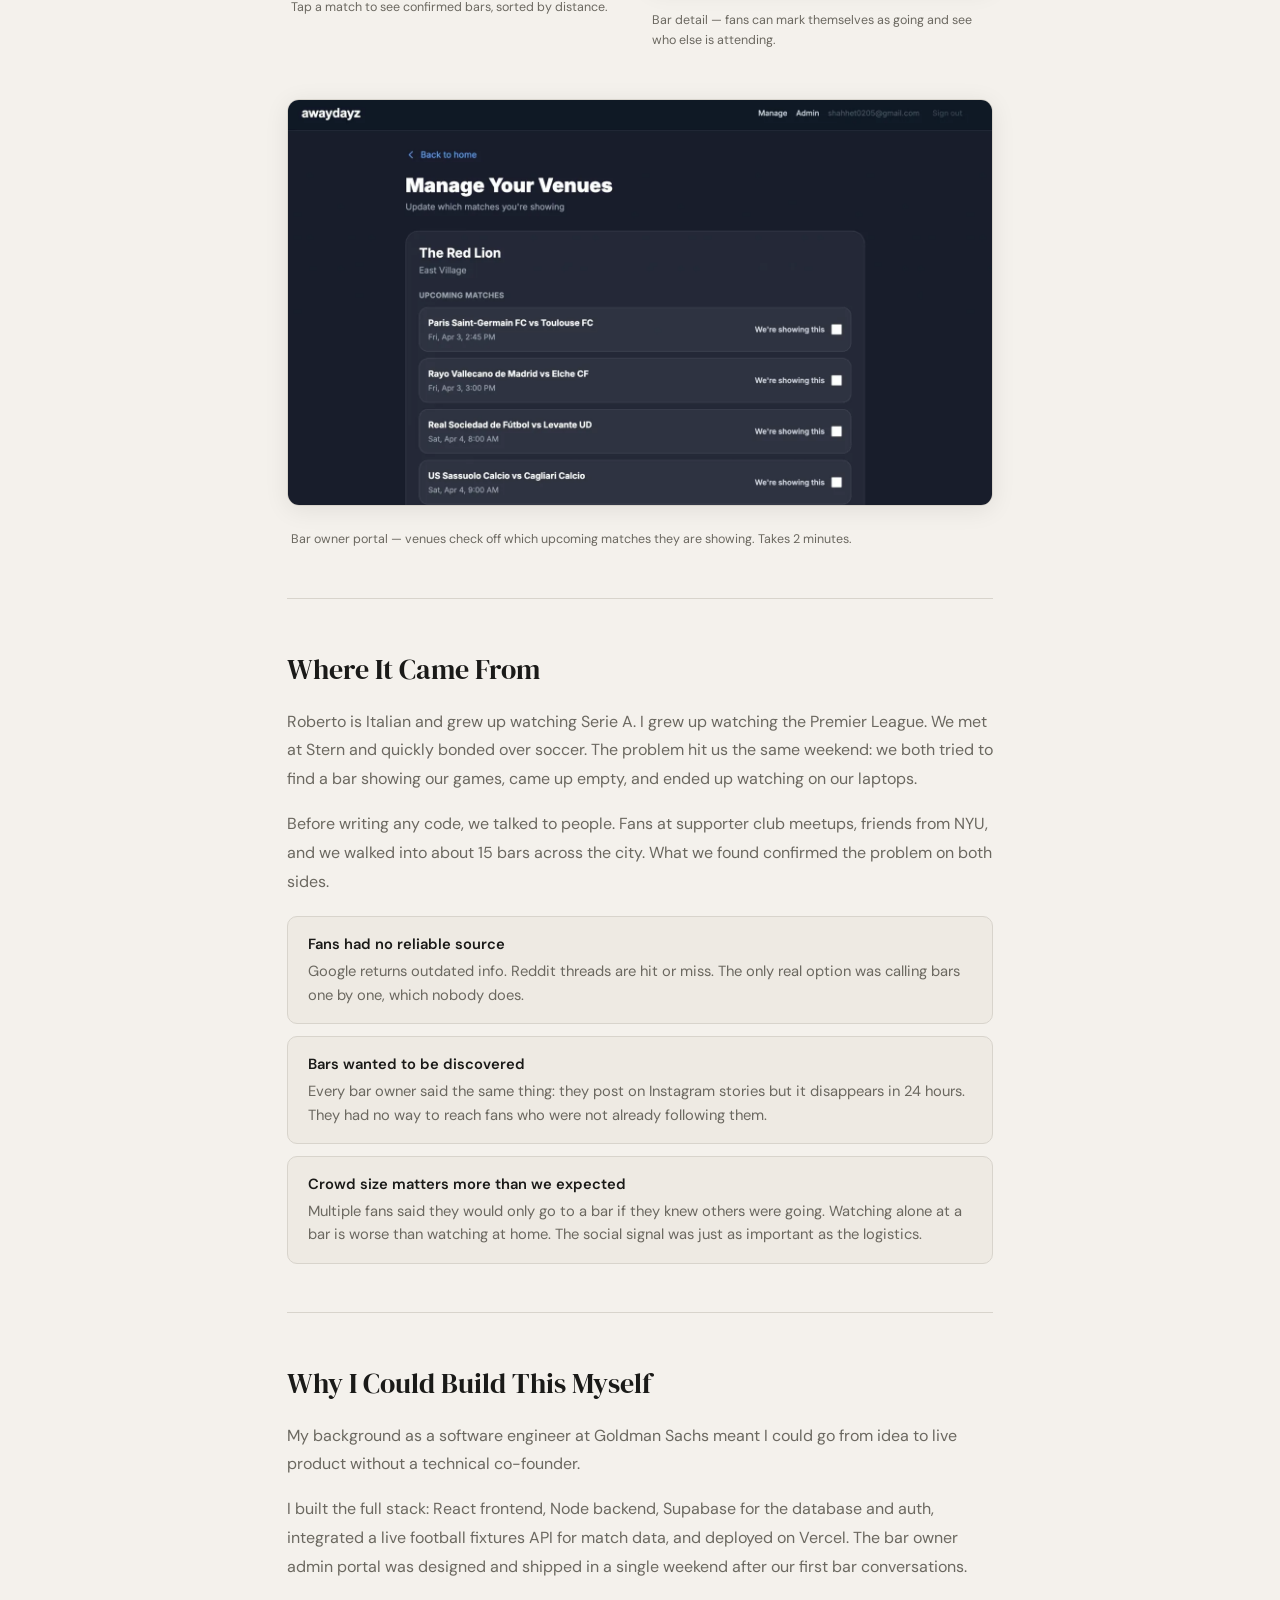
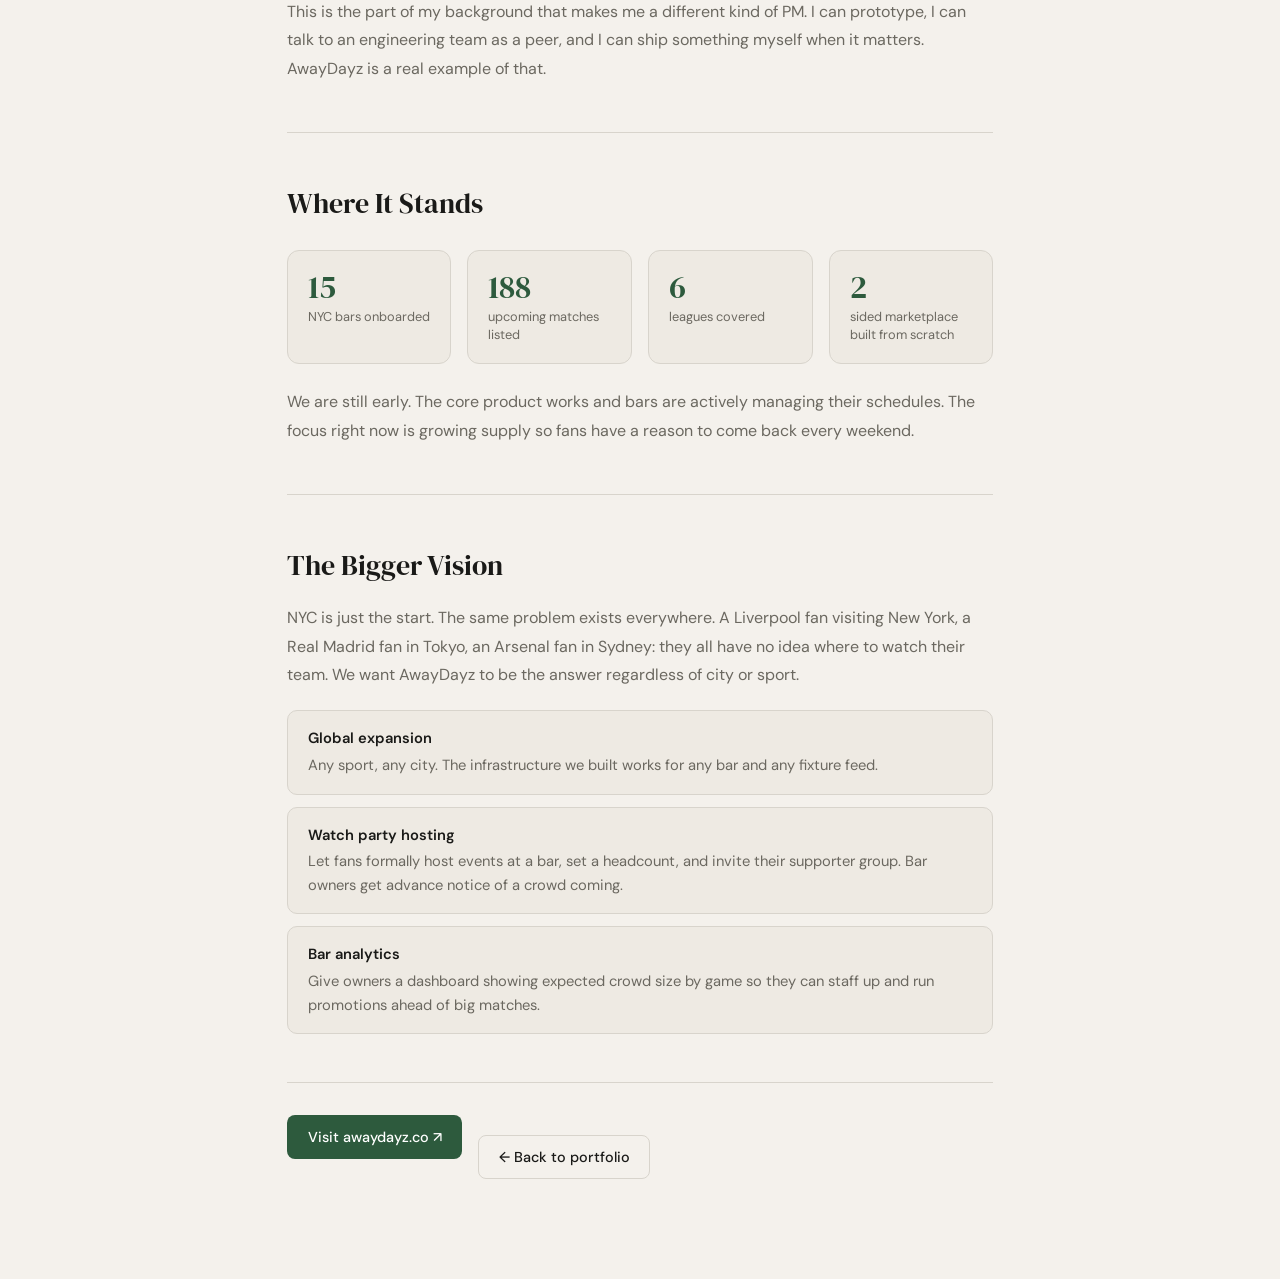
==== commit a560b74f: "remove MBA freelancer line" ====
--- a/awaydays.html
+++ b/awaydays.html
@@ -139,7 +139,7 @@
 
     <div class="cs-section fade-in">
       <h2 class="cs-section-title">Why I Could Build This Myself</h2>
-      <p class="cs-text">Most MBAs at this stage would hire a freelancer. I built it myself. My background as a software engineer at Goldman Sachs meant I could go from idea to live product without a technical co-founder.</p>
+      <p class="cs-text">My background as a software engineer at Goldman Sachs meant I could go from idea to live product without a technical co-founder.</p>
       <p class="cs-text">I built the full stack: React frontend, Node backend, Supabase for the database and auth, integrated a live football fixtures API for match data, and deployed on Vercel. The bar owner admin portal was designed and shipped in a single weekend after our first bar conversations.</p>
       <p class="cs-text">This is the part of my background that makes me a different kind of PM. I can prototype, I can talk to an engineering team as a peer, and I can ship something myself when it matters. AwayDayz is a real example of that.</p>
     </div>
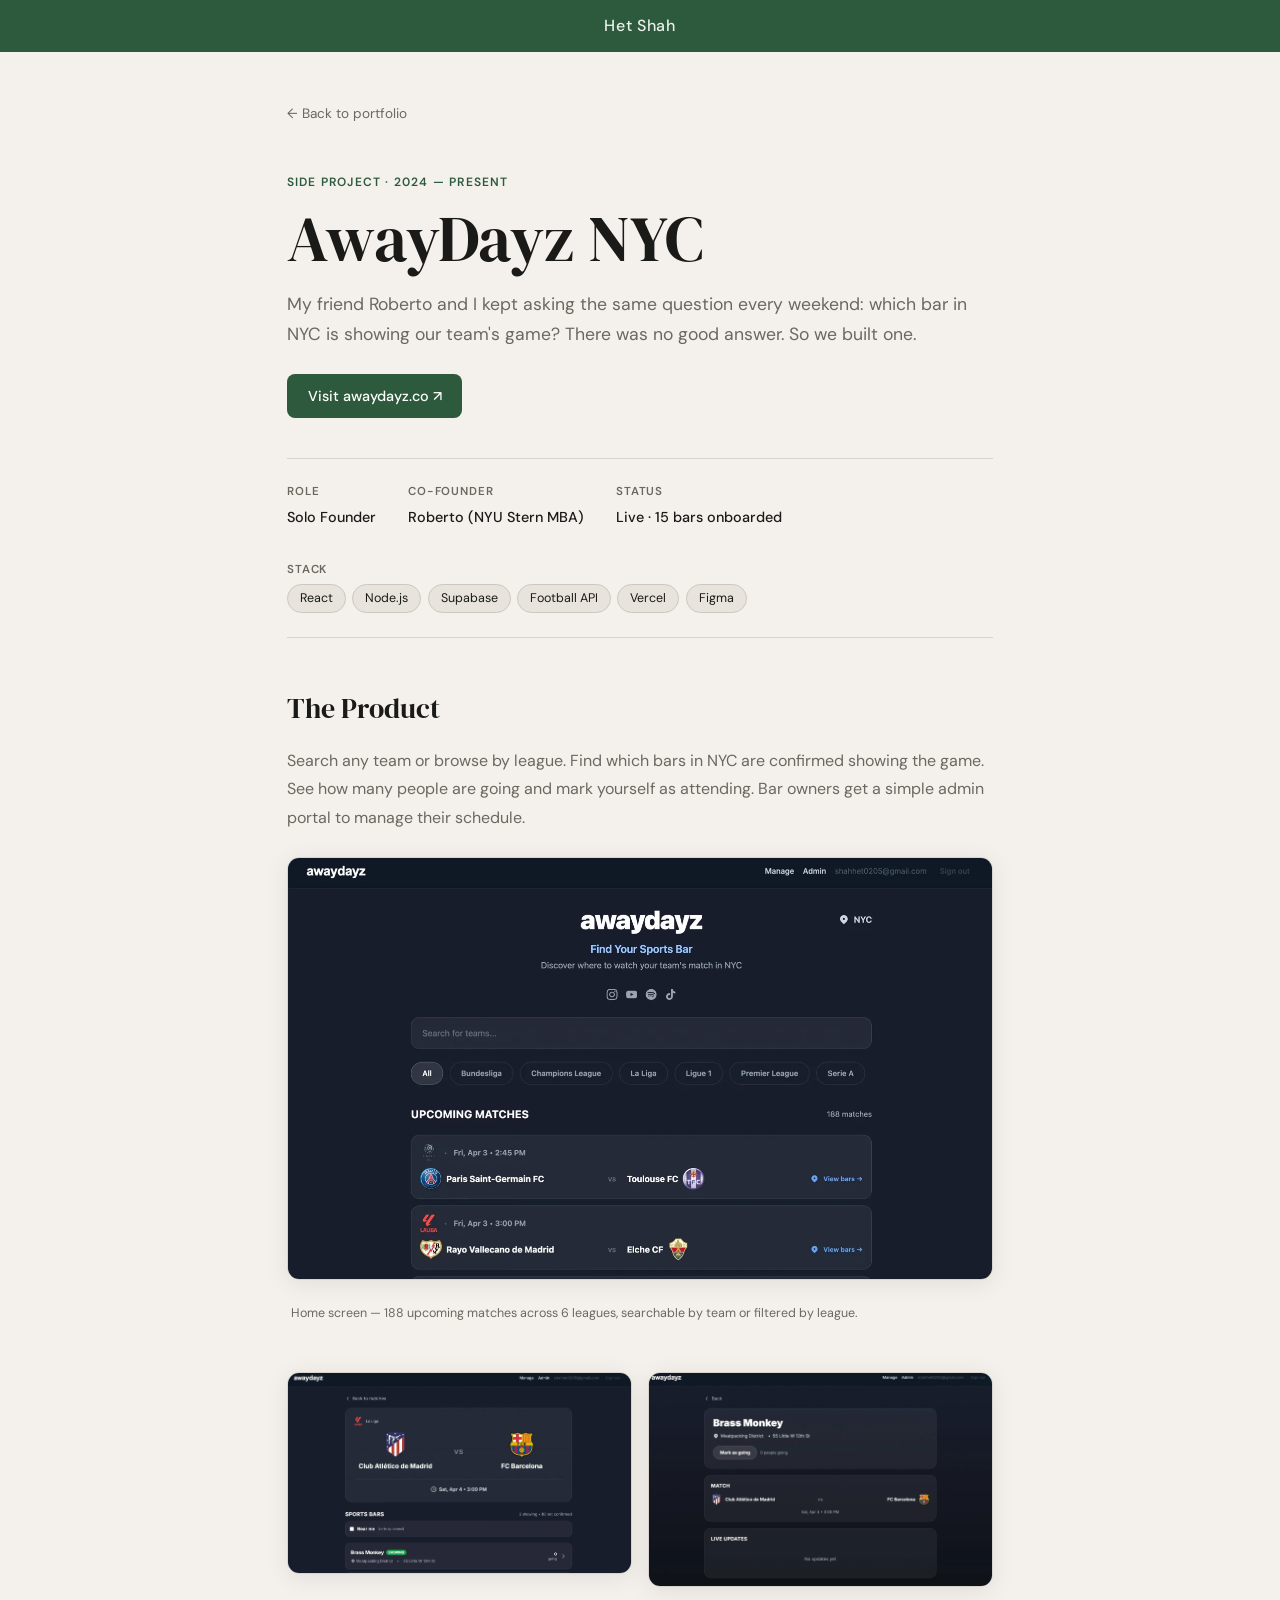
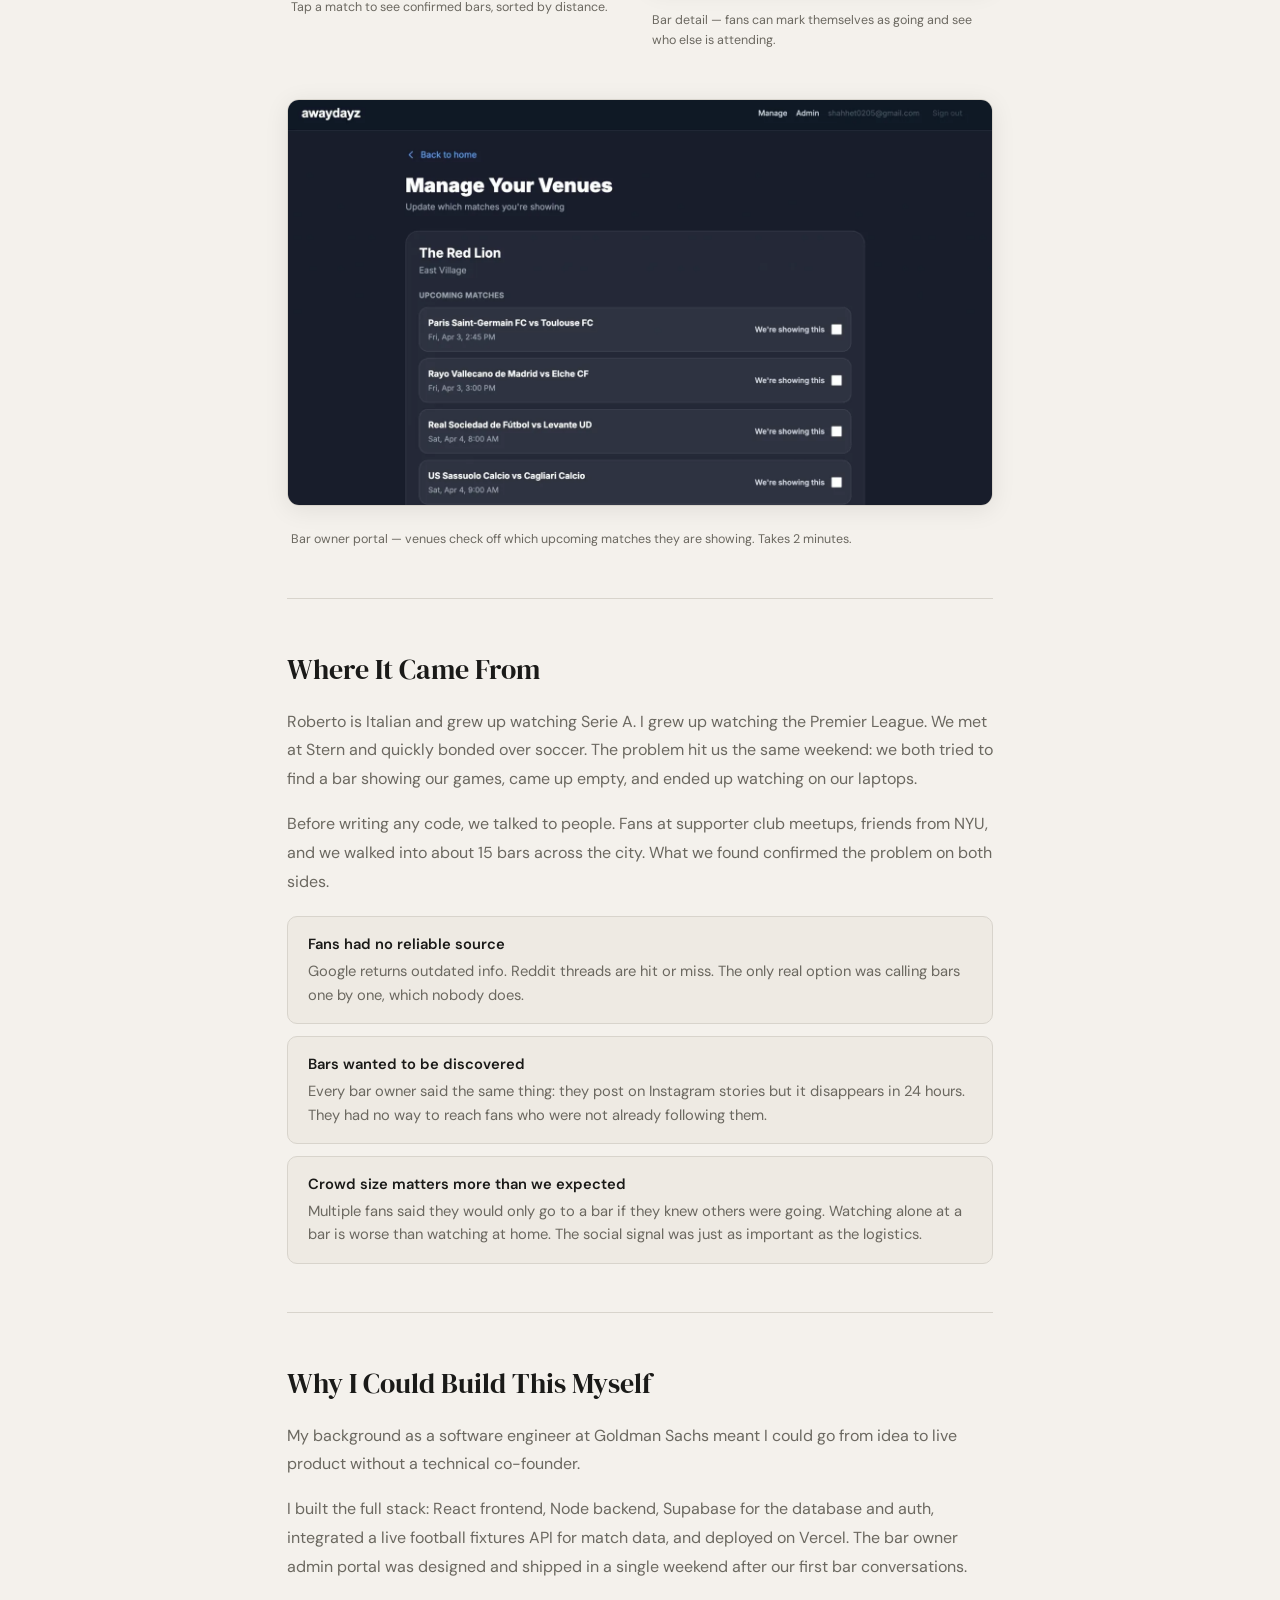
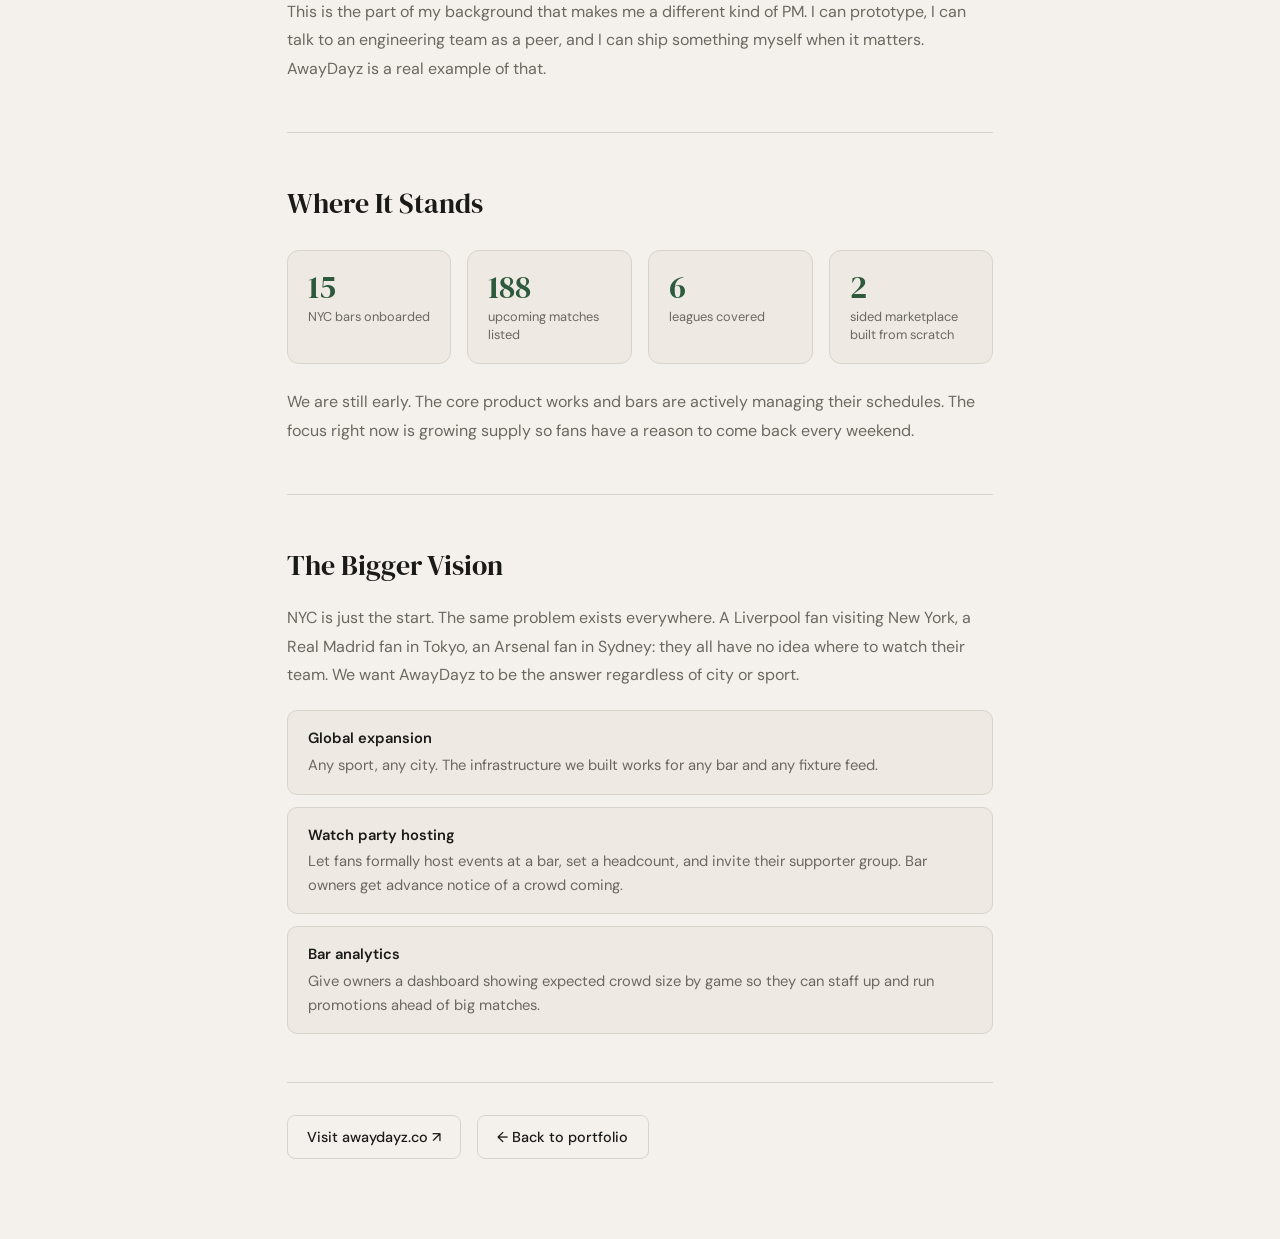
==== commit 27670510: "fix cta button styles" ====
--- a/awaydays.html
+++ b/awaydays.html
@@ -191,9 +191,9 @@
     </div>
 
     <div class="cs-cta fade-in">
-      <a href="https://www.awaydayz.co" target="_blank" class="cs-live">Visit awaydayz.co ↗</a>
-      <a href="index.html" class="btn">← Back to portfolio</a>
-    </div>
+        <a href="https://www.awaydayz.co" target="_blank" class="btn">Visit awaydayz.co ↗</a>
+        <a href="index.html" class="btn">← Back to portfolio</a>
+      </div>
 
   </div>
 
